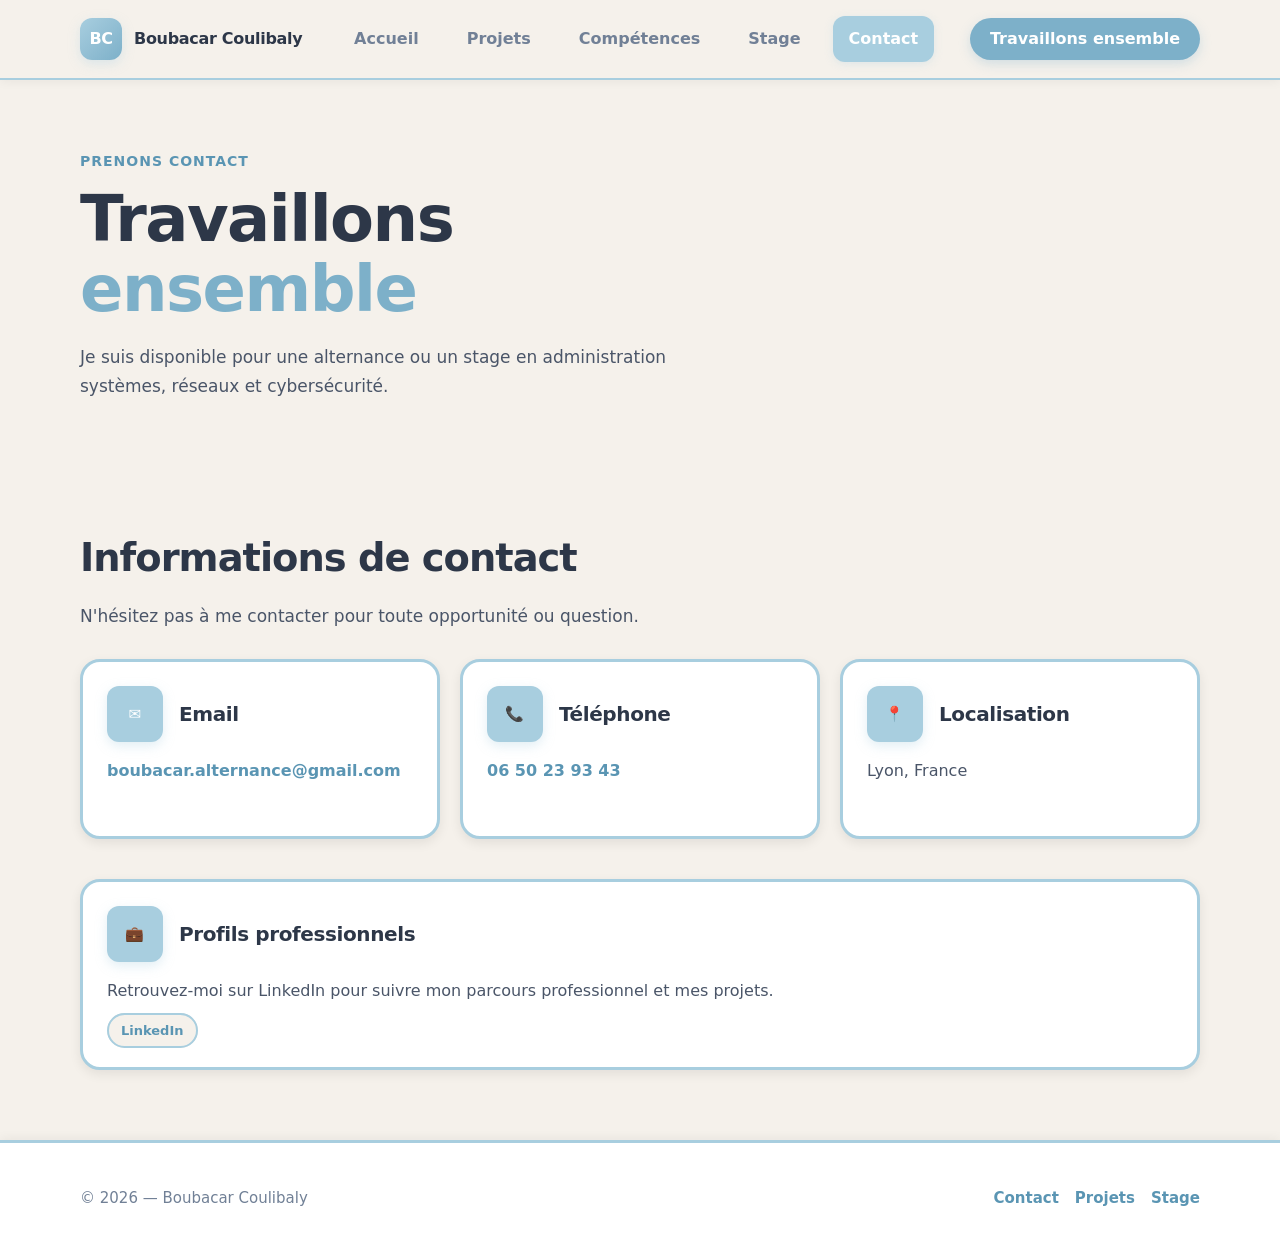
==== contact.html @ 8d11b5c8 "Initial commit - Portfolio BTS SIO SISR Portfolio professionnel avec projets Docker, Pi-hole, superv" ====
<!DOCTYPE html>
<html lang="fr">
<head>
  <meta charset="UTF-8" />
  <meta name="viewport" content="width=device-width, initial-scale=1.0" />
  <title>Contact | Boubacar Coulibaly</title>
  <meta name="description" content="Contactez Boubacar Coulibaly — BTS SIO SISR." />

  <link rel="stylesheet" href="assets/css/style.css" />
</head>
<body>

  <!-- NAV -->
  <header class="topbar">
    <div class="container topbar-inner">
      <a class="brand" href="index.html" aria-label="Accueil">
        <span class="brand-mark">BC</span>
        <span class="brand-text">Boubacar Coulibaly</span>
      </a>

      <nav class="nav" aria-label="Navigation principale">
        <a class="nav-link" href="index.html">Accueil</a>
        <a class="nav-link" href="projet.html">Projets</a>
        <a class="nav-link" href="tableau de competances.html">Compétences</a>
        <a class="nav-link" href="stage.html">Stage</a>
        <a class="nav-link is-active" href="contact.html">Contact</a>
      </nav>

      <a class="nav-cta" href="contact.html">Travaillons ensemble</a>
    </div>
  </header>

  <main>

    <!-- HERO -->
    <section class="hero">
      <div class="container">
        <p class="kicker">Prenons contact</p>
        <h1 class="hero-title">
          Travaillons<br />
          <span class="accent">ensemble</span>
        </h1>
        <p class="hero-subtitle">
          Je suis disponible pour une alternance ou un stage en administration systèmes, réseaux et cybersécurité.
        </p>
      </div>
    </section>

    <!-- CONTACT INFO -->
    <section class="highlights">
      <div class="container">
        <h2 class="section-title">Informations de contact</h2>
        <p class="section-subtitle">
          N'hésitez pas à me contacter pour toute opportunité ou question.
        </p>

        <div class="cards">
          <article class="card">
            <div class="card-header">
              <div class="card-icon">✉️</div>
              <h3>Email</h3>
            </div>
            <p><a href="mailto:boubacar.alternance@gmail.com" style="color: var(--blue-text); font-weight: 600;">boubacar.alternance@gmail.com</a></p>
          </article>

          <article class="card">
            <div class="card-header">
              <div class="card-icon">📞</div>
              <h3>Téléphone</h3>
            </div>
            <p><a href="tel:+33650239343" style="color: var(--blue-text); font-weight: 600;">06 50 23 93 43</a></p>
          </article>

          <article class="card">
            <div class="card-header">
              <div class="card-icon">📍</div>
              <h3>Localisation</h3>
            </div>
            <p>Lyon, France</p>
          </article>
        </div>

        <div style="margin-top: 40px;">
          <article class="card">
            <div class="card-header">
              <div class="card-icon">💼</div>
              <h3>Profils professionnels</h3>
            </div>
            <p>Retrouvez-moi sur LinkedIn pour suivre mon parcours professionnel et mes projets.</p>
            <div class="tags" style="margin-top: 12px;">
              <a href="https://www.linkedin.com/in/boubacar-coulibaly-45965b202/" target="_blank" rel="noopener noreferrer" style="text-decoration: none;">
                <span style="cursor: pointer; transition: all .2s ease;" onmouseover="this.style.transform='scale(1.05)'" onmouseout="this.style.transform='scale(1)'">LinkedIn</span>
              </a>
            </div>
          </article>
        </div>
      </div>
    </section>

  </main>

  <footer class="footer">
    <div class="container footer-inner">
      <p>© 2026 — Boubacar Coulibaly</p>
      <div class="footer-links">
        <a href="contact.html">Contact</a>
        <a href="projet.html">Projets</a>
        <a href="stage.html">Stage</a>
      </div>
    </div>
  </footer>

</body>
</html>
---- assets/css/style.css ----
/* ===========================
   Style Portfolio - Bleu & Beige
   =========================== */

:root{
  --bg: #f5f1eb;            /* beige crème */
  --bg2:#ffffff;            /* blanc */
  --blue: #a8cedf;          /* bleu clair */
  --blue-dark: #7db0c9;     /* bleu moyen */
  --blue-text: #5a95b3;     /* bleu texte */
  --text:#2d3748;           /* gris foncé */
  --text-light: #4a5568;    /* gris moyen */
  --text-muted: #718096;    /* gris clair */

  --radius: 20px;
  --shadow: 0 10px 40px rgba(0,0,0,.08);
  --shadow-hover: 0 15px 50px rgba(0,0,0,.12);
  --max: 1120px;
}

*{ box-sizing:border-box; }
html,body{ height:100%; }

body{
  margin:0;
  font-family: 'Segoe UI', system-ui, -apple-system, Roboto, Helvetica, Arial, sans-serif;
  color:var(--text);
  background: var(--bg);
  line-height:1.6;
}

a{ color:inherit; text-decoration:none; }
.container{ width:min(var(--max), calc(100% - 48px)); margin:0 auto; }

/* ---------- Topbar ---------- */
.topbar{
  position:sticky;
  top:0;
  z-index:50;
  backdrop-filter: blur(12px);
  background: rgba(245,241,235,.95);
  border-bottom:2px solid var(--blue);
  box-shadow: 0 2px 10px rgba(0,0,0,.05);
}
.topbar-inner{
  display:flex;
  align-items:center;
  justify-content:space-between;
  gap:14px;
  padding:16px 0;
}

.brand{ display:flex; align-items:center; gap:12px; }
.brand-mark{
  width:42px; height:42px;
  border-radius:12px;
  display:grid;
  place-items:center;
  font-weight:900;
  letter-spacing:-0.5px;
  background: linear-gradient(135deg, var(--blue), var(--blue-dark));
  color: white;
  box-shadow: 0 4px 12px rgba(168,206,223,.35);
}
.brand-text{
  font-weight:700;
  letter-spacing:-0.3px;
  color:var(--text);
}

.nav{ display:flex; align-items:center; gap:16px; }
.nav-link{
  color:var(--text-muted);
  padding:10px 16px;
  border-radius:12px;
  font-weight:600;
  transition: all .2s ease;
}
.nav-link:hover{
  background: var(--blue);
  color: white;
}
.nav-link.is-active{
  background: var(--blue);
  color: white;
  box-shadow: 0 2px 8px rgba(168,206,223,.3);
}

.nav-cta{
  display:inline-flex;
  height:42px;
  align-items:center;
  padding:0 20px;
  border-radius:999px;
  background: var(--blue-dark);
  box-shadow: 0 4px 12px rgba(125,176,201,.3);
  font-weight:700;
  color:white;
  transition: all .2s ease;
}
.nav-cta:hover{
  background: var(--blue-text);
  transform: translateY(-2px);
  box-shadow: 0 6px 16px rgba(125,176,201,.4);
}

/* ---------- Hero ---------- */
.hero{ padding: 70px 0 40px; }
.hero-grid{
  display:grid;
  grid-template-columns: 1.3fr 0.95fr;
  gap:32px;
  align-items:stretch;
}
.kicker{
  margin:0 0 12px;
  font-weight:800;
  font-size:14px;
  letter-spacing:1px;
  color: var(--blue-text);
  text-transform: uppercase;
}
.hero-title{
  margin:0 0 18px;
  font-size: clamp(44px, 5vw, 72px);
  line-height:1.1;
  letter-spacing:-1.5px;
  color: var(--text);
}
.accent{
  color: var(--blue-dark);
}
.hero-subtitle{
  margin:0 0 24px;
  color:var(--text-light);
  max-width: 60ch;
  font-size:17px;
  line-height:1.7;
}

.hero-actions{ display:flex; gap:14px; flex-wrap:wrap; margin-bottom:20px; }
.btn{
  display:inline-flex;
  align-items:center;
  justify-content:center;
  height:48px;
  padding:0 24px;
  border-radius:999px;
  font-weight:700;
  letter-spacing:0.2px;
  border:none;
  transition: all .2s ease;
  cursor: pointer;
}
.btn:hover{ transform: translateY(-2px); }

.btn-primary{
  background: var(--blue);
  color: white;
  box-shadow: 0 4px 14px rgba(168,206,223,.35);
}
.btn-primary:hover{ 
  background: var(--blue-dark);
  box-shadow: 0 6px 20px rgba(168,206,223,.45);
}

.btn-ghost{
  background: white;
  color: var(--blue-text);
  box-shadow: 0 2px 10px rgba(0,0,0,.08);
}
.btn-ghost:hover{ 
  background: var(--bg2);
  box-shadow: 0 4px 14px rgba(0,0,0,.12);
}

.hero-badges{
  display:flex;
  flex-wrap:wrap;
  gap:12px;
}
.badge{
  font-size:14px;
  color: var(--blue-text);
  padding:10px 16px;
  border-radius:999px;
  border:2px solid var(--blue);
  background: white;
  font-weight:600;
}

/* ---------- Hero Panel ---------- */
.hero-panel{
  border-radius: var(--radius);
  border:3px solid var(--blue);
  background: white;
  box-shadow: var(--shadow);
  overflow:hidden;
}
.panel-head{
  display:flex;
  align-items:center;
  gap:12px;
  padding:20px 20px 16px;
  border-bottom:2px solid var(--blue);
  background: var(--blue);
}
.dot{
  width:12px; height:12px;
  border-radius:50%;
  background: #2cff92;
  box-shadow: 0 0 0 6px rgba(44,255,146,.25);
}
.panel-status{
  margin:0;
  color: white;
  font-weight:800;
  font-size:15px;
}

.panel-body{ padding:20px 22px 22px; }
.row{
  display:flex;
  justify-content:space-between;
  gap:16px;
  padding:12px 0;
}
.label{ color: var(--text-muted); font-weight:600; }
.value{ color: var(--text); font-weight:800; }
.divider{ height:2px; background: var(--blue); margin:14px 0; opacity:.3; }

.panel-link{
  display:flex;
  justify-content:space-between;
  align-items:center;
  padding:14px 14px;
  border-radius:12px;
  border:2px solid transparent;
  color: var(--blue-text);
  font-weight:600;
  transition: all .2s ease;
}
.panel-link:hover{
  background: var(--blue);
  border-color: var(--blue);
  color: white;
}
.arrow{ color: inherit; font-weight:bold; }

/* ---------- Story ---------- */
.story{ padding: 60px 0 60px; }
.story-head{ margin-bottom: 24px; }

.section-title{
  margin: 12px 0 14px;
  font-size: clamp(32px, 3vw, 48px);
  letter-spacing:-1px;
  color: var(--text);
}
.section-subtitle{
  margin:0;
  color: var(--text-light);
  max-width: 78ch;
  font-size:17px;
  line-height:1.7;
}

/* 3 columns: text | phone | spacer  (phone perfectly centered) */
.story-stage{
  display:grid;
  grid-template-columns: 1fr 420px 1fr;
  gap: 28px;
  align-items:start;
  position:relative;
}

/* Text steps */
.step{
  padding: 24px 20px;
  border-radius: var(--radius);
  border:3px solid var(--blue);
  background: white;
  margin: 0 0 16px;
  opacity: .4;
  transform: translateY(8px);
  transition: all .3s ease;
  box-shadow: 0 2px 8px rgba(0,0,0,.05);
}
.step h3{
  margin:0 0 12px;
  letter-spacing:-0.3px;
  color: var(--text);
  font-size:20px;
}
.step p{
  margin:0 0 14px;
  color: var(--text-light);
  line-height:1.6;
}
.tags{ display:flex; flex-wrap:wrap; gap:10px; }
.tags span{
  font-size:13px;
  color: var(--blue-text);
  padding:8px 12px;
  border-radius:999px;
  border:2px solid var(--blue);
  background: var(--bg);
  font-weight:600;
}
.step.is-active{
  opacity: 1;
  transform: translateY(0);
  background: var(--blue);
  border-color: var(--blue);
  box-shadow: 0 6px 20px rgba(168,206,223,.3);
}
.step.is-active h3{ color: white; }
.step.is-active p{ color: rgba(255,255,255,.9); }
.step.is-active .tags span{
  background: rgba(255,255,255,.2);
  border-color: white;
  color: white;
}

/* Phone sticky center */
.phone-wrap{
  position: sticky;
  top: 92px;
  height: calc(100vh - 120px);
  display:grid;
  place-items:center;
}

.phone{
  width: min(380px, 92vw);
  aspect-ratio: 9 / 19.5;
  border-radius: 46px;
  border: 4px solid var(--blue);
  background: var(--blue-dark);
  box-shadow: 0 20px 60px rgba(0,0,0,.15);
  position:relative;
  overflow:hidden;
}

.phone::before{
  content:"";
  position:absolute;
  inset: 10px;
  border-radius: 38px;
  background: white;
  border: 2px solid var(--blue);
}

.phone-notch{
  position:absolute;
  top: 16px;
  left: 50%;
  transform: translateX(-50%);
  width: 40%;
  height: 18px;
  border-radius: 0 0 14px 14px;
  background: rgba(0,0,0,.86);
  border: 1px solid rgba(255,255,255,.08);
  z-index: 3;
}

.phone-screen{
  position:absolute;
  inset: 18px;
  border-radius: 36px;
  z-index: 2;
  overflow:hidden;
}

.screen-slide{
  position:absolute;
  inset:0;
  padding: 26px 18px;
  opacity: 0;
  transform: translateY(12px);
  filter: blur(.6px);
  transition: opacity .40s ease, transform .40s ease, filter .40s ease;
  display:flex;
  flex-direction:column;
  justify-content:center;
  gap:10px;
  background: linear-gradient(135deg, var(--blue) 0%, var(--blue-dark) 100%);
}
.screen-slide.is-active{
  opacity: 1;
  transform: translateY(0);
  filter: blur(0);
}

.screen-kicker{
  font-size:12px;
  font-weight:900;
  letter-spacing:0.8px;
  text-transform: uppercase;
  color: rgba(255,255,255,.8);
}
.screen-title{
  font-size: 26px;
  letter-spacing:-0.5px;
  color: white;
}
.screen-text{
  color: rgba(255,255,255,.85);
  font-size:14px;
  max-width: 40ch;
}

.screen-grid{
  display:grid;
  grid-template-columns: 1fr 1fr;
  gap: 12px;
  margin-top: 12px;
}

.tile{
  border-radius: 16px;
  border:2px solid rgba(255,255,255,.3);
  background: rgba(255,255,255,.15);
  padding: 14px;
  backdrop-filter: blur(8px);
}
.tile-top{
  font-size:11px;
  font-weight:900;
  color: rgba(255,255,255,.75);
  text-transform: uppercase;
  letter-spacing:0.5px;
}
.tile-main{
  margin-top: 6px;
  font-size: 20px;
  font-weight:900;
  letter-spacing:-0.5px;
  color: white;
}
.tile-sub{
  margin-top: 2px;
  font-size: 13px;
  color: rgba(255,255,255,.7);
}

.story-spacer{ height: 1px; }

/* ---------- Highlights ---------- */
.highlights{ padding: 50px 0 70px; }
.cards{
  display:grid;
  grid-template-columns: repeat(3, 1fr);
  gap: 20px;
  margin-top: 28px;
}
.card{
  border-radius: var(--radius);
  border:3px solid var(--blue);
  background: white;
  padding: 24px;
  min-height: 180px;
  transition: all .2s ease;
  box-shadow: 0 4px 12px rgba(0,0,0,.08);
  position: relative;
  overflow: hidden;
}

.card-header{
  display: flex;
  align-items: center;
  gap: 16px;
  margin-bottom: 16px;
}

.card-icon{
  flex-shrink: 0;
  display: flex;
  align-items: center;
  justify-content: center;
  width: 56px;
  height: 56px;
  border-radius: 12px;
  background: var(--blue);
  color: white;
  font-weight: 900;
  font-size: 15px;
  letter-spacing: 0.5px;
  box-shadow: 0 4px 12px rgba(168,206,223,.35);
  transition: all .2s ease;
}
.card:hover{
  transform: translateY(-4px);
  box-shadow: 0 8px 24px rgba(168,206,223,.35);
  background: var(--blue);
}
.card:hover .card-icon{
  background: white;
  color: var(--blue);
  box-shadow: 0 6px 16px rgba(255,255,255,.4);
}
.card:hover h3{ color: white; }
.card:hover p{ color: rgba(255,255,255,.9); }
.card:hover .tags span{
  background: rgba(255,255,255,.2);
  border-color: white;
  color: white;
}
.card h3{ 
  margin:0; 
  letter-spacing:-0.4px; 
  font-size:20px;
  color: var(--text);
  transition: color .2s ease;
  line-height: 1.3;
}
.card p{ 
  margin:0 0 14px; 
  color: var(--text-light); 
  line-height:1.6;
  transition: color .2s ease;
}
.card .tags{
  margin-top: 12px;
}

/* ---------- CTA ---------- */
.cta{ padding: 0 0 70px; }
.cta-inner{
  border-radius: var(--radius);
  border:3px solid var(--blue);
  background: linear-gradient(135deg, var(--blue) 0%, var(--blue-dark) 100%);
  box-shadow: var(--shadow);
  padding: 36px 32px;
  display:flex;
  align-items:center;
  justify-content:space-between;
  gap:24px;
}
.cta-inner h2{
  margin:0 0 10px;
  letter-spacing:-0.6px;
  color: white;
  font-size:32px;
}
.cta-inner p{ 
  margin:0; 
  color: rgba(255,255,255,.9); 
  max-width: 70ch;
  line-height:1.6;
}
.cta-actions{ display:flex; gap:14px; flex-wrap:wrap; }

/* ---------- Journal de stage ---------- */
.journal-entry{
  border-radius: var(--radius);
  border:3px solid var(--blue);
  background: white;
  padding: 26px 28px;
  margin-bottom: 26px;
  transition: all .2s ease;
  box-shadow: 0 4px 12px rgba(0,0,0,.08);
}
.journal-entry:hover{
  transform: translateY(-4px);
  box-shadow: 0 8px 24px rgba(168,206,223,.35);
}

.entry-header{
  display:flex;
  justify-content:space-between;
  align-items:center;
  margin-bottom: 20px;
  padding-bottom: 16px;
  border-bottom: 2px solid var(--blue);
}
.entry-header h2{
  margin:0;
  letter-spacing:-0.5px;
  font-size: 26px;
  color: var(--text);
}
.entry-date{
  font-size: 14px;
  color: var(--blue-text);
  font-weight: 700;
}

.entry-content h3{
  margin: 20px 0 12px;
  font-size: 18px;
  letter-spacing:-0.3px;
  color: var(--blue-dark);
  font-weight:700;
}
.entry-content h3:first-child{
  margin-top: 0;
}
.entry-content ul{
  margin: 0 0 16px;
  padding-left: 24px;
  color: var(--text-light);
}
.entry-content ul li{
  margin-bottom: 8px;
}
.entry-content p{
  margin: 0;
  color: var(--text-light);
  line-height: 1.7;
}

.entry-gallery{
  display: grid;
  grid-template-columns: repeat(auto-fit, minmax(280px, 1fr));
  gap: 16px;
  margin: 16px 0;
}
.entry-gallery img{
  width: 100%;
  height: 220px;
  object-fit: cover;
  border-radius: 16px;
  border: 3px solid var(--blue);
  transition: all .2s ease;
  box-shadow: 0 2px 8px rgba(0,0,0,.08);
}
.entry-gallery img:hover{
  transform: scale(1.03);
  box-shadow: 0 6px 20px rgba(168,206,223,.35);
  cursor: pointer;
}

/* ---------- Footer ---------- */
.footer{
  border-top:3px solid var(--blue);
  background: white;
  padding: 28px 0;
  box-shadow: 0 -2px 10px rgba(0,0,0,.05);
}
.footer-inner{
  display:flex;
  justify-content:space-between;
  align-items:center;
  gap:16px;
  color: var(--text-muted);
  font-size:15px;
}
.footer-links{ display:flex; gap:16px; }
.footer-links a{
  color: var(--blue-text);
  font-weight:600;
  transition: color .2s ease;
}
.footer-links a:hover{ color: var(--blue-dark); }

/* ---------- Responsive ---------- */
@media (max-width: 980px){
  .hero-grid{ grid-template-columns: 1fr; }
  .story-stage{ grid-template-columns: 1fr; }
  .phone-wrap{ position:relative; top:auto; height:auto; margin: 24px 0; }
  .cards{ grid-template-columns: 1fr 1fr; }
  .nav-cta{ display:none; }
  .hero{ padding: 50px 0 30px; }
}
@media (max-width: 560px){
  .nav{ display:none; }
  .cards{ grid-template-columns: 1fr; }
  .cta-inner{ flex-direction:column; align-items:flex-start; }
  .hero-title{ font-size: clamp(32px, 8vw, 48px); }
  .section-title{ font-size: clamp(24px, 6vw, 36px); }
  .container{ width:calc(100% - 32px); }
}
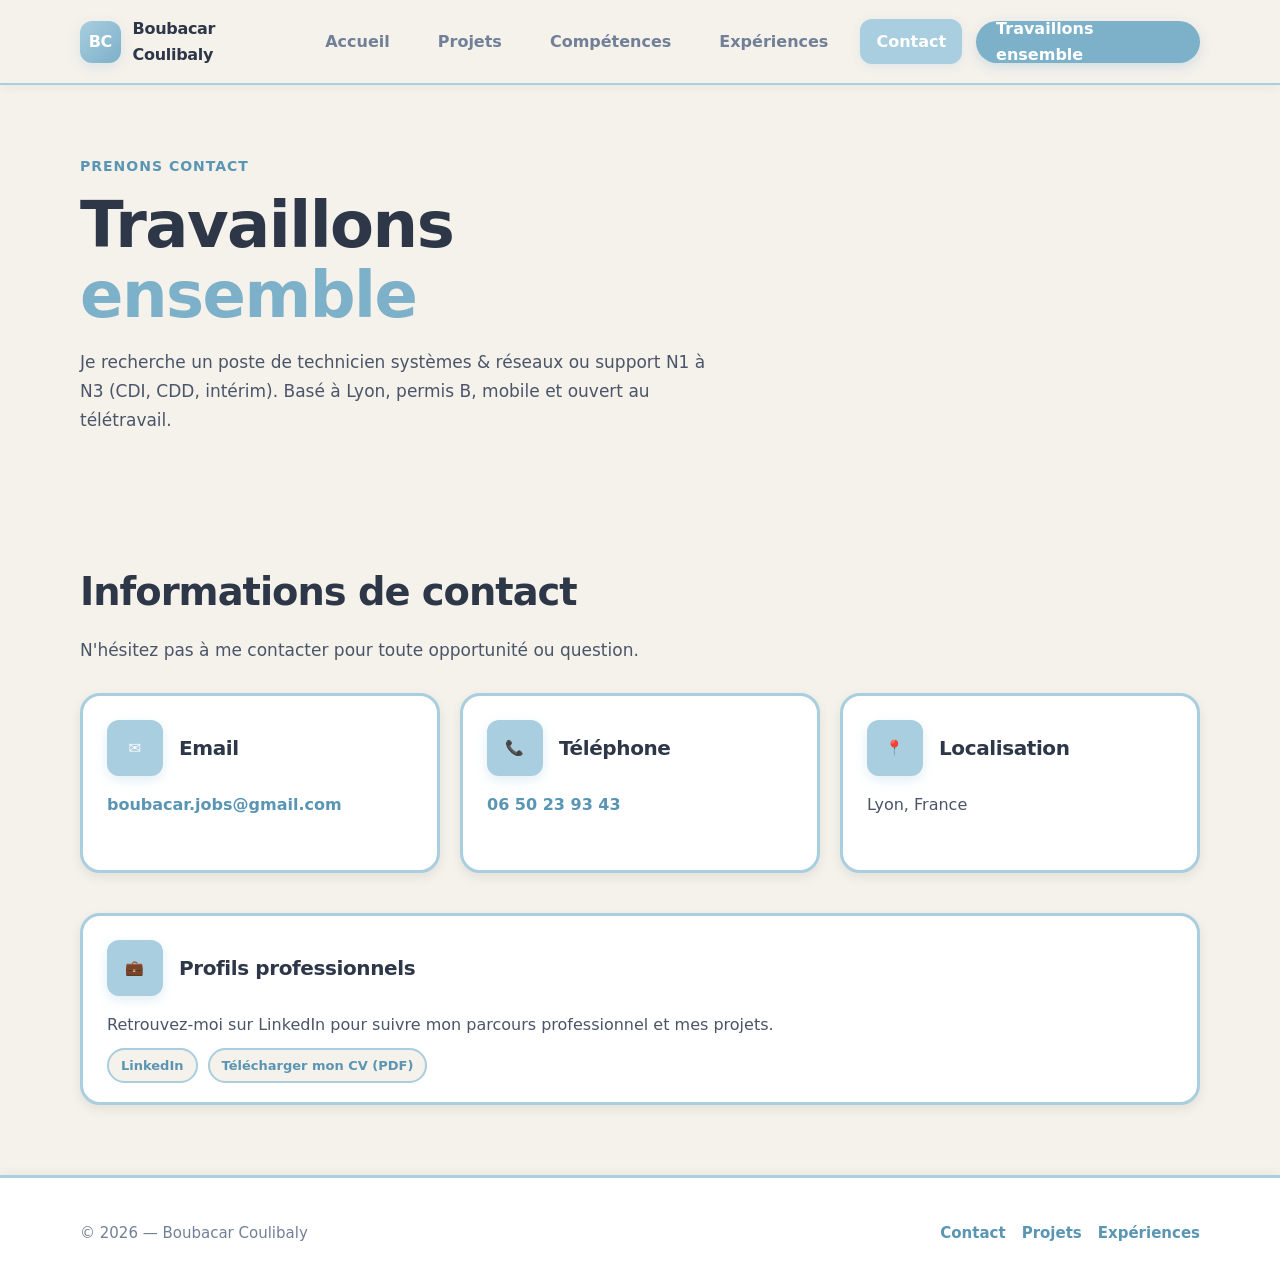
==== commit 978969bb: "Portfolio : refonte propre (expériences, compétences, contact, CV PDF) Co-Authored-By: Claude Opus 5" ====
--- a/contact.html
+++ b/contact.html
@@ -21,8 +21,8 @@
       <nav class="nav" aria-label="Navigation principale">
         <a class="nav-link" href="index.html">Accueil</a>
         <a class="nav-link" href="projet.html">Projets</a>
-        <a class="nav-link" href="tableau de competances.html">Compétences</a>
-        <a class="nav-link" href="stage.html">Stage</a>
+        <a class="nav-link" href="competences.html">Compétences</a>
+        <a class="nav-link" href="experiences.html">Expériences</a>
         <a class="nav-link is-active" href="contact.html">Contact</a>
       </nav>
 
@@ -41,7 +41,7 @@
           <span class="accent">ensemble</span>
         </h1>
         <p class="hero-subtitle">
-          Je suis disponible pour une alternance ou un stage en administration systèmes, réseaux et cybersécurité.
+          Je recherche un poste de technicien systèmes &amp; réseaux ou support N1 à N3 (CDI, CDD, intérim). Basé à Lyon, permis B, mobile et ouvert au télétravail.
         </p>
       </div>
     </section>
@@ -60,7 +60,7 @@
               <div class="card-icon">✉️</div>
               <h3>Email</h3>
             </div>
-            <p><a href="mailto:boubacar.alternance@gmail.com" style="color: var(--blue-text); font-weight: 600;">boubacar.alternance@gmail.com</a></p>
+            <p><a href="mailto:boubacar.jobs@gmail.com" style="color: var(--blue-text); font-weight: 600;">boubacar.jobs@gmail.com</a></p>
           </article>
 
           <article class="card">
@@ -91,6 +91,9 @@
               <a href="https://www.linkedin.com/in/boubacar-coulibaly-45965b202/" target="_blank" rel="noopener noreferrer" style="text-decoration: none;">
                 <span style="cursor: pointer; transition: all .2s ease;" onmouseover="this.style.transform='scale(1.05)'" onmouseout="this.style.transform='scale(1)'">LinkedIn</span>
               </a>
+              <a href="assets/docs/CV_Boubacar_Coulibaly.pdf" download style="text-decoration: none;">
+                <span style="cursor: pointer;">Télécharger mon CV (PDF)</span>
+              </a>
             </div>
           </article>
         </div>
@@ -105,7 +108,7 @@
       <div class="footer-links">
         <a href="contact.html">Contact</a>
         <a href="projet.html">Projets</a>
-        <a href="stage.html">Stage</a>
+        <a href="experiences.html">Expériences</a>
       </div>
     </div>
   </footer>
